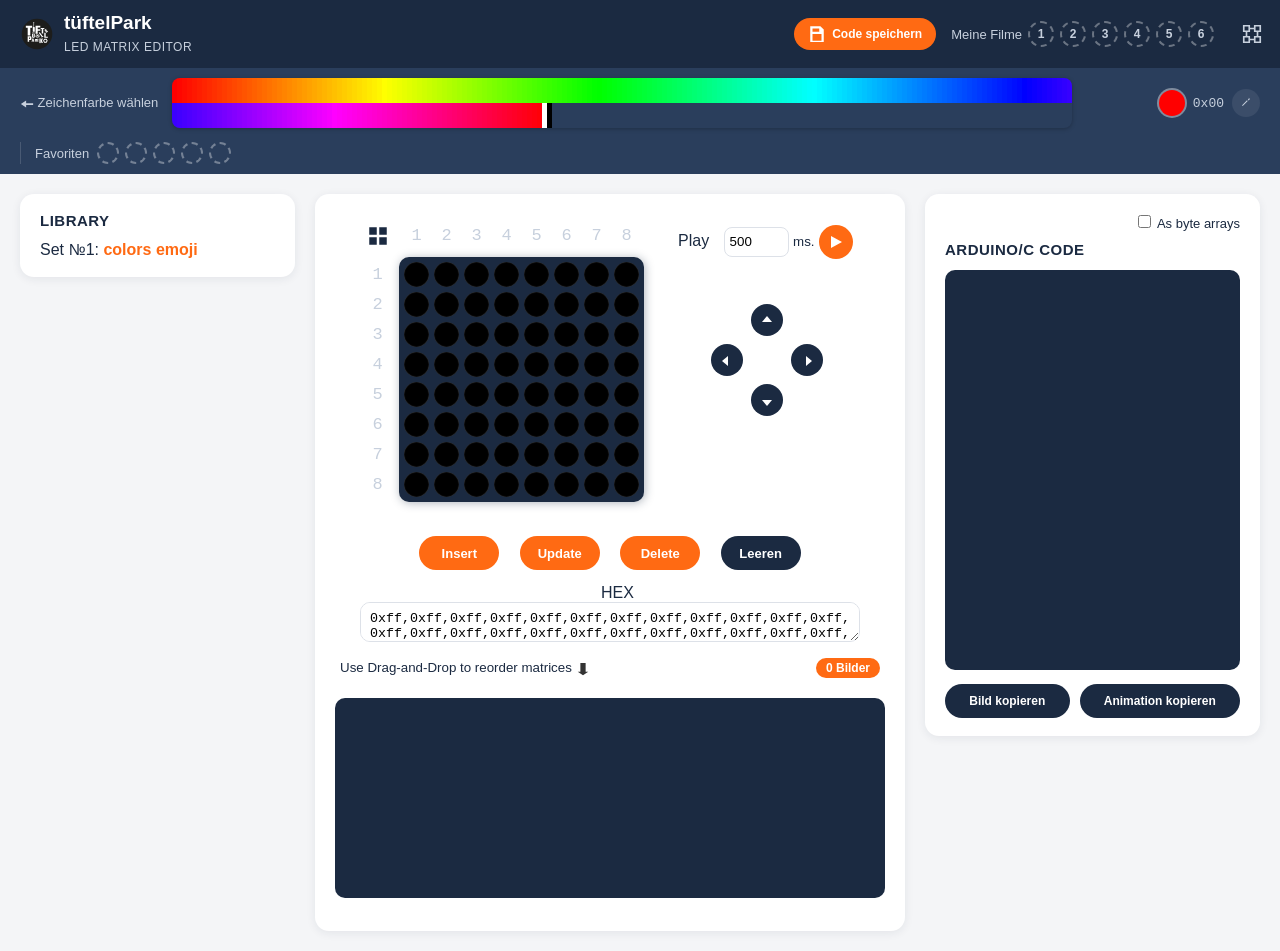
==== matrix_editor/index.html @ 98810b86 "Add files via upload" ====
<!DOCTYPE html>
<html lang="en">
<head>
    <meta charset="UTF-8">
    <title>LED Matrix Editor</title>
    <meta name="viewport" content="width=device-width, initial-scale=1">
    <meta name="keywords" content="LED matrix, 8x8, matrix editor, matrix animation">
    <meta name="description" content="Online matrix editor: create images for LED matrix">
    <meta name="author" content="Xantorohara">

    <style>
        @media only screen and (min-height: 900px) {
            #frames { height: 400px; }
        }
    </style>
    <link rel="icon" type="image/svg+xml" href="tp-logo.svg">
    <link rel="stylesheet" href="styles.css?1">
</head>

<body class="red-leds plain-theme">

<nav class="navbar">
    <span class="navbar-brand">
        <img src="tp-logo.svg" alt="tüftelPark" class="logo-mark">
        <span>tüftelPark<br><span class="brand-sub">LED Matrix Editor</span></span>
    </span>

    <span class="navbar-spacer"></span>

    <button id="save-code-button" type="button" title="Aktuellen Code als Datei speichern">
        <svg class="icon" viewBox="0 0 16 16" style="width:18px;height:18px;"><path d="M2 1h9l3 3v11H2V1zm2 2v3h6V3H4zm0 5v6h8V8H4z"/></svg>
        Code speichern
    </button>

    <div id="movie-slots" style="display:flex; align-items:center; gap:6px;" title="Leeren Platz anklicken = aktuelle Animation speichern. Belegten Platz anklicken = Film laden. Rechtsklick = Platz löschen.">
        <span class="navbar-text" style="white-space:nowrap;">Meine Filme</span>
        <span id="movie-slot-1" class="movie-slot" data-slot="0">1</span>
        <span id="movie-slot-2" class="movie-slot" data-slot="1">2</span>
        <span id="movie-slot-3" class="movie-slot" data-slot="2">3</span>
        <span id="movie-slot-4" class="movie-slot" data-slot="3">4</span>
        <span id="movie-slot-5" class="movie-slot" data-slot="4">5</span>
        <span id="movie-slot-6" class="movie-slot" data-slot="5">6</span>
        <button id="circuit-theme" title="Switch matrix theme" style="border:none;background:none;">
            <svg class="icon" viewBox="0 0 16 16" style="width:22px;height:22px;"><path d="M2 2h4v4H2V2zm8 0h4v4h-4V2zM2 10h4v4H2v-4zm8 0h4v4h-4v-4zM6 4h4M4 6v4M12 6v4M6 12h4" stroke="currentColor" fill="none" stroke-width="1.2"/></svg>
        </button>
    </div>
</nav>

<div class="navbar-colorbar">
    <span class="navbar-text" style="white-space:nowrap;">
        <svg class="navbar-icon" viewBox="0 0 16 16"><path d="M1 8l6-4v3h8v2H7v3z"/></svg>
        Zeichenfarbe wählen
    </span>
    <p id="color-container"></p>
    <span id="color-preview">
        <h1 id="color-show" class="color-0"></h1>
        <span id="color-word">0x00</span>
        <button id="pipette-button" type="button" title="Pipette: Farbe von der Zeichenfläche übernehmen">
            <svg class="icon" viewBox="0 0 16 16"><path d="M11 1a2 2 0 012 2l-1.5 1.5-1-1L12 2l-1-1zM9.3 4.2l1 1L4 11.5 2.7 12l.5-1.3 6.1-6.5z"/></svg>
        </button>
    </span>
    <span id="favorites-block" title="Leeren Punkt anklicken = aktuelle Farbe speichern. Gefüllten Punkt anklicken = Farbe auswählen. Rechtsklick = Favorit leeren.">
        <span class="navbar-text" style="white-space:nowrap;">Favoriten</span>
        <span id="favorites"></span>
    </span>
</div>

<div class="container-fluid">
    <div class="main-row">

        <div class="col-library">
            <h3>Library</h3>
            <ul id="sets">
                <li>Set №1:
                    <a href="#0x000102030405060708090a0b0c0d0e0f101112131415161718191a1b1c1d1e1f202122232425262728292a2b2c2d2e2f303132333435363738393a3b3c3d3e3f|404142434445464748494a4b4c4d4e4f505152535455565758595a5b5c5d5e5f606162636465666768696a6b6c6d6e6f707172737475767778797a7b7c7d7e7f|808182838485868788898a8b8c8d8e8f909192939495969798999a9b9c9d9e9fa0a1a2a3a4a5a6a7a8a9aaabacadaeafb0b1b2b3b4b5b6b7b8b9babbbcbdbebf|c0c1c2c3c4c5c6c7c8c9cacbcccdcecfd0d1d2d3d4d5d6d7d8d9dadbdcdddedfe0e1e2e3e4e5e6e7e8e9eaebecedeeeff0f1f2f3f4f5f6f7f8f9fafbfcfdfeff">
                        colors
                    </a>
                    <a href="#181818181818181818fefe1818fefe1818ffff1818ffff1818ffff1818ffff18181818181818181818ff18181818ff181818ffffffff18181818181818181818|181818181818181818ffff1818ffff1818fefe1818fefe1818fefe1818fefe18181818181818181818181818181818181818ffffffff18181818181818181818|181818181818181818ffff1818ffff18fffefefffffefeff18ffff1818ffff181818181818181818181818181818ff181818ffffffff18181818181818181818">
                        emoji
                    </a>
                </li>
            </ul>
        </div>

        <div id="circuit" class="col-matrix">
            <table style="display:inline-block;">
                <tr>
                    <td>
                        <table id="matrix">
                            <tr>
                                <td id="matrix-toggle" title="Select/Clear all elements" style="cursor:pointer;">
                                    <svg class="icon" viewBox="0 0 16 16" style="width:20px;height:20px;"><rect x="1" y="1" width="6" height="6"/><rect x="9" y="1" width="6" height="6"/><rect x="1" y="9" width="6" height="6"/><rect x="9" y="9" width="6" height="6"/></svg>
                                </td>
                                <td>
                                    <div id="cols-container"></div>
                                </td>
                                <td style="width: 15px;"></td>
                            </tr>
                            <tr>
                                <td id="rows-container"></td>
                                <td id="leds-container"></td>
                                <td></td>
                            </tr>
                            <tr>
                                <td></td>
                                <td></td>
                                <td style="height: 15px;"></td>
                            </tr>
                        </table>
                    </td>
                    <td style="vertical-align: top;">
                        <div id="player">
                            <label for="play-delay-input" style="padding-right: 10px;">Play</label>
                            <input id="play-delay-input" type="number" min="100" value="500">
                            <small id="ms"> ms.</small>
                            <button id="play-button">
                                <svg id="play-button-play" class="icon" viewBox="0 0 16 16"><path d="M3 2l11 6-11 6V2z"/></svg>
                                <svg id="play-button-stop" class="icon" viewBox="0 0 16 16" style="display:none"><rect x="3" y="3" width="10" height="10"/></svg>
                            </button>
                        </div>
                        <div style="height: 25px;"></div>
                        <div id="shift-buttons-container">
                            <button id="shift-up-button" style="top:10px; left:50px;" title="Shift matrix up">
                                <svg class="icon" viewBox="0 0 16 16"><path d="M8 3l5 6H3z"/></svg>
                            </button>
                            <button id="shift-right-button" style="top:50px; left:90px;" title="Shift matrix right">
                                <svg class="icon" viewBox="0 0 16 16"><path d="M13 8l-6 5V3z"/></svg>
                            </button>
                            <button id="shift-down-button" style="top:90px; left:50px;" title="Shift matrix down">
                                <svg class="icon" viewBox="0 0 16 16"><path d="M8 13L3 7h10z"/></svg>
                            </button>
                            <button id="shift-left-button" style="top:50px; left:10px;" title="Shift matrix left">
                                <svg class="icon" viewBox="0 0 16 16"><path d="M3 8l6-5v10z"/></svg>
                            </button>
                        </div>
                        <div style="height: 25px;"></div>
                    </td>
                </tr>

                <tr>
                    <td colspan="2">
                        <div id="edit-buttons-container">
                            <button id="insert-button" title="Insert matrix into the animation">Insert</button>
                            <button id="update-button" title="Update matrix in the animation">Update</button>
                            <button id="delete-button" title="Delete matrix from the animation">Delete</button>
                            <button id="clear-button" title="Zeichenfläche leeren">Leeren</button>
                        </div>
                    </td>
                </tr>
                <tr>
                    <td colspan="2" id="hex-input-row">
                        <label for="hex-input" style="padding: 0 10px 0 25px;">HEX</label>
                        <textarea id="hex-input" spellcheck="false"></textarea>
                    </td>
                </tr>
            </table>

            <div style="padding: 5px; display:flex; align-items:center; justify-content:space-between; flex-wrap:wrap; gap:8px;">
                <small>
                    Use Drag-and-Drop to reorder matrices
                    <svg class="navbar-icon" viewBox="0 0 16 16" style="fill:#333;"><path d="M8 15l-6-4h3V1h6v10h3z"/></svg>
                </small>
                <span id="frame-count">0 Bilder</span>
            </div>

            <div id="frames"></div>
        </div>

        <div class="col-output">
            <div class="checkbox-row">
                <label><input type="checkbox" id="images-as-byte-arrays"> As byte arrays</label>
            </div>
            <h3>Arduino/C code</h3>
            <textarea id="output" spellcheck="false"></textarea>
            <div id="copy-buttons-container">
                <button id="copy-image-button" type="button" title="Nur die Werte des aktuellen Bildes kopieren, ohne Klammern">Bild kopieren</button>
                <button id="copy-animation-button" type="button" title="Werte aller Frames kopieren, ohne Klammern">Animation kopieren</button>
            </div>
        </div>

    </div>
</div>

<script src="scripts.js?1"></script>
</body>
</html>
---- matrix_editor/styles.css ----
/* LED Matrix Editor — im tüftelPark-Look, ohne externe Frameworks/Fonts */

:root {
    --tp-orange: #FF6A13;
    --tp-orange-dark: #E85A00;
    --tp-navy: #1B2A41;
    --tp-navy-light: #2A3E5C;
    --tp-bg: #F4F5F7;
    --tp-card: #FFFFFF;
    --tp-text: #1B2A41;
    --tp-radius: 14px;
}

* { box-sizing: border-box; }

body {
    margin: 0;
    background: var(--tp-bg);
    color: var(--tp-text);
    font-family: 'Segoe UI', 'Trebuchet MS', Verdana, Arial, sans-serif;
    user-select: none;
    -webkit-user-select: none;
}

a { color: var(--tp-orange); text-decoration: none; font-weight: 600; }
a:hover { text-decoration: underline; }

h3 {
    color: var(--tp-navy);
    font-weight: 800;
    text-transform: uppercase;
    letter-spacing: .5px;
    font-size: 15px;
    margin: 0 0 12px;
}

button {
    font-family: inherit;
    cursor: pointer;
}

/* ---------- Navigation ---------- */

.navbar {
    background: var(--tp-navy);
    color: #c7d0dd;
    padding: 12px 20px;
    display: flex;
    flex-wrap: wrap;
    align-items: center;
    gap: 15px;
}

.navbar-brand {
    display: flex;
    align-items: center;
    gap: 10px;
    color: #fff;
    font-size: 19px;
    font-weight: 800;
}

.navbar-brand .logo-mark {
    display: inline-block;
    width: 34px;
    height: 34px;
    border-radius: 50%;
    flex-shrink: 0;
}

.navbar-brand .brand-sub {
    font-weight: 400;
    font-size: 12px;
    color: #c7d0dd;
    text-transform: uppercase;
    letter-spacing: .5px;
}

.navbar-nav {
    list-style: none;
    display: flex;
    gap: 18px;
    margin: 0;
    padding: 0;
}

.navbar-nav a {
    color: #c7d0dd;
    font-weight: 600;
    font-size: 14px;
}

.navbar-nav a:hover {
    color: var(--tp-orange);
    text-decoration: none;
}

.navbar-text {
    color: #c7d0dd;
    font-size: 13px;
    margin: 0;
}

.navbar-spacer {
    flex: 1 1 auto;
}

.navbar-icon {
    display: inline-block;
    vertical-align: middle;
    width: 14px;
    height: 14px;
    fill: currentColor;
}

#save-code-button {
    display: inline-flex;
    align-items: center;
    gap: 6px;
    border: none;
    border-radius: 999px;
    background: var(--tp-orange);
    color: #fff;
    font-weight: 700;
    font-size: 12px;
    padding: 7px 14px;
    white-space: nowrap;
    transition: background .15s ease, transform .1s ease;
}

#save-code-button:hover {
    background: var(--tp-orange-dark);
    transform: translateY(-1px);
}

.navbar-colorbar {
    background: var(--tp-navy-light);
    padding: 10px 20px;
    display: flex;
    flex-wrap: wrap;
    align-items: center;
    gap: 14px;
}

.navbar-colorbar #color-container {
    margin: 0;
    flex: 1 1 auto;
    min-width: 200px;
}

#color-preview {
    display: flex;
    align-items: center;
    gap: 8px;
    flex-shrink: 0;
}

#color-show {
    width: 26px;
    height: 26px;
    margin: 0;
    border-radius: 50%;
    box-shadow: 0 0 0 2px rgba(255,255,255,.4);
}

#color-word {
    color: #c7d0dd;
    font-family: "Bitstream Vera Sans Mono", Monaco, "Courier New", Courier, monospace;
    font-size: 13px;
}

#pipette-button {
    display: inline-flex;
    align-items: center;
    justify-content: center;
    width: 28px;
    height: 28px;
    border: 2px solid transparent;
    border-radius: 50%;
    background: rgba(255,255,255,.08);
    color: #c7d0dd;
}

#pipette-button:hover {
    color: #fff;
    background: rgba(255,255,255,.18);
}

#pipette-button.active {
    color: #fff;
    background: var(--tp-orange);
    border-color: #fff;
}

#leds-matrix.pipette-mode .item {
    cursor: crosshair;
}

#favorites-block {
    display: flex;
    align-items: center;
    gap: 8px;
    flex-shrink: 0;
    padding-left: 14px;
    border-left: 1px solid rgba(255,255,255,.15);
}

#favorites {
    display: flex;
    gap: 6px;
}

.favorite-slot {
    display: inline-block;
    width: 22px;
    height: 22px;
    border-radius: 50%;
    cursor: pointer;
    border: 2px dashed rgba(255,255,255,.35);
    background: transparent;
}

.favorite-slot.filled {
    border-style: solid;
    border-color: rgba(255,255,255,.5);
}

.favorite-slot:hover {
    border-color: var(--tp-orange);
}

/* ---------- Layout ---------- */

.container-fluid {
    padding: 20px;
    max-width: 1400px;
    margin: 0 auto;
}

.main-row {
    display: flex;
    flex-wrap: wrap;
    gap: 20px;
    align-items: flex-start;
}

.col-library,
.col-matrix,
.col-output {
    background: var(--tp-card);
    border-radius: var(--tp-radius);
    padding: 18px 20px;
    box-shadow: 0 2px 10px rgba(27, 42, 65, 0.08);
}

.col-library {
    flex: 1 1 220px;
    min-width: 200px;
}

.col-matrix {
    flex: 2 1 480px;
    min-width: 320px;
    text-align: center;
}

.col-output {
    flex: 1 1 280px;
    min-width: 260px;
}

#sets {
    list-style: none;
    padding: 0;
    margin: 0;
}

.checkbox-row {
    text-align: right;
    margin-bottom: 10px;
    font-size: 13px;
}

/* ---------- Matrix / color tables ---------- */

#cols-list,
#rows-list,
#leds-matrix {
    font-family: "Bitstream Vera Sans Mono", Monaco, "Courier New", Courier, monospace;
    border-spacing: 5px;
    border-collapse: separate;
    margin: 0 auto;
}

#color-picker {
    display: flex;
    flex-wrap: wrap;
    justify-content: flex-start;
    width: 100%;
    max-width: 900px;
    margin: 0;
    border-radius: 8px;
    overflow: hidden;
    box-shadow: 0 1px 4px rgba(0,0,0, .25);
}

#color-picker .picker {
    width: 5px;
    min-width: 5px;
    height: 25px;
    cursor: pointer;
    flex: 0 0 auto;
}

#leds-matrix .item,
#cols-list .item,
#rows-list .item {
    width: 25px;
    min-width: 25px;
    max-width: 25px;
    height: 25px;
    min-height: 25px;
    max-height: 25px;
    cursor: pointer;
    font-size: 17px;
    text-align: center;
    color: #c7d0dd;
}

#leds-matrix .item {
    border-radius: 50%;
    box-shadow: inset 0 0 1px #666666;
}

#leds-matrix {
    background-color: var(--tp-navy);
    border-radius: 10px;
    box-shadow: 1px 1px 10px rgba(27, 42, 65, .35);
}

body.red-leds #matrix-toggle:hover,
body.red-leds #cols-list .item:hover,
body.red-leds #rows-list .item:hover,
body.red-leds #cols-list .item.hover,
body.red-leds #rows-list .item.hover {
    color: #ff3333;
    font-weight: bold;
}

body.yellow-leds #matrix-toggle:hover,
body.yellow-leds #cols-list .item:hover,
body.yellow-leds #rows-list .item:hover,
body.yellow-leds #cols-list .item.hover,
body.yellow-leds #rows-list .item.hover {
    color: #ffcc00;
    font-weight: bold;
}

body.green-leds #matrix-toggle:hover,
body.green-leds #cols-list .item:hover,
body.green-leds #rows-list .item:hover,
body.green-leds #cols-list .item.hover,
body.green-leds #rows-list .item.hover {
    color: #00cc00;
    font-weight: bold;
}

body.blue-leds #matrix-toggle:hover,
body.blue-leds #cols-list .item:hover,
body.blue-leds #rows-list .item:hover,
body.blue-leds #cols-list .item.hover,
body.blue-leds #rows-list .item.hover {
    color: #3366ff;
    font-weight: bold;
}

body.white-leds #matrix-toggle:hover,
body.white-leds #cols-list .item:hover,
body.white-leds #rows-list .item:hover,
body.white-leds #cols-list .item.hover,
body.white-leds #rows-list .item.hover {
    color: #ffffff;
    font-weight: bold;
}

body.black-leds #matrix-toggle:hover,
body.black-leds #cols-list .item:hover,
body.black-leds #rows-list .item:hover,
body.black-leds #cols-list .item.hover,
body.black-leds #rows-list .item.hover {
    color: var(--tp-orange);
    font-weight: bold;
}

/* ---------- Player / buttons ---------- */

#player {
    display: inline-block;
    padding: 10px;
}

#play-delay-input {
    height: 30px;
    width: 65px;
    padding: 5px;
    border: 1px solid #dde1e8;
    border-radius: 8px;
}

#hex-input {
    text-align: center;
    width: 100%;
    max-width: 500px;
    height: 40px;
    padding: 8px;
    border: 1px solid #dde1e8;
    border-radius: 10px;
    font-family: "Bitstream Vera Sans Mono", Monaco, "Courier New", Courier, monospace;
}

#hex-input-row {
    margin-top: 10px;
}

#edit-buttons-container {
    padding: 10px;
}

#shift-buttons-container {
    display: inline-block;
    position: relative;
    box-sizing: content-box;
    width: 130px;
    height: 130px;
}

button#insert-button,
button#update-button,
button#delete-button {
    width: 80px;
    height: 34px;
    margin: 0 8px;
    border: none;
    border-radius: 999px;
    background: var(--tp-orange);
    color: #fff;
    font-weight: 700;
    font-size: 13px;
    transition: background .15s ease, transform .1s ease;
}

button#clear-button {
    width: 80px;
    height: 34px;
    margin: 0 8px;
    border: none;
    border-radius: 999px;
    background: var(--tp-navy);
    color: #fff;
    font-weight: 700;
    font-size: 13px;
    transition: background .15s ease, transform .1s ease;
}

button#clear-button:hover {
    background: #0d1420;
    transform: translateY(-1px);
}

button#insert-button:hover,
button#update-button:hover,
button#delete-button:hover {
    background: var(--tp-orange-dark);
    transform: translateY(-1px);
}

button#insert-button:disabled,
button#update-button:disabled,
button#delete-button:disabled {
    background: #dde1e8;
    color: #9aa4b2;
    cursor: not-allowed;
    transform: none;
}

#shift-up-button,
#shift-right-button,
#shift-down-button,
#shift-left-button {
    position: absolute;
    height: 32px;
    width: 32px;
    font-size: 15px;
    box-sizing: border-box;
    border: none;
    border-radius: 50%;
    background: var(--tp-navy);
    color: #fff;
}

#shift-up-button:hover,
#shift-right-button:hover,
#shift-down-button:hover,
#shift-left-button:hover {
    background: var(--tp-orange);
}

#play-button {
    border: none;
    border-radius: 50%;
    width: 34px;
    height: 34px;
    background: var(--tp-orange);
    color: #fff;
    vertical-align: middle;
}

#play-button:hover {
    background: var(--tp-orange-dark);
}

.icon {
    width: 16px;
    height: 16px;
    fill: currentColor;
    vertical-align: middle;
}

#leds-matrix .item:hover {
    box-shadow: 0 0 0 2px var(--tp-orange);
}

.movie-slot {
    display: inline-flex;
    align-items: center;
    justify-content: center;
    width: 26px;
    height: 26px;
    border-radius: 50%;
    cursor: pointer;
    border: 2px dashed rgba(255,255,255,.35);
    color: #c7d0dd;
    font-weight: 700;
    font-size: 12px;
    user-select: none;
}

.movie-slot.filled {
    border-style: solid;
    border-color: var(--tp-orange);
    background: var(--tp-orange);
    color: #fff;
}

.movie-slot:hover {
    border-color: var(--tp-orange);
}

#circuit-theme {
    display: inline-block;
    width: 25px;
    height: 25px;
    cursor: pointer;
    color: #c7d0dd;
    margin-left: 15px;
    border: none;
    background: none;
}

#circuit-theme:hover {
    color: var(--tp-orange);
}

#frame-count {
    display: inline-block;
    background: var(--tp-orange);
    color: #fff;
    font-weight: 700;
    font-size: 12px;
    padding: 3px 10px;
    border-radius: 999px;
    white-space: nowrap;
}

#frames {
    padding: 8px;
    height: 200px;
    overflow-y: scroll;
    text-align: left;
    border-radius: 10px;
    background: var(--tp-navy);
    margin: 15px 0;
}

#frames .frame {
    margin: 3px;
    display: inline-block;
    background-color: var(--tp-navy-light);
    border-spacing: 2px;
    border-collapse: separate;
    border: solid transparent 3px;
    border-radius: 6px;
    cursor: grab;
}

#frames .frame.dragging {
    opacity: 0.4;
}

#frames .frame .item {
    width: 7px;
    height: 7px;
    border-radius: 50%;
    box-shadow: inset 0 0 1px #333333;
}

#frames .frame.selected {
    border-color: var(--tp-orange);
}

#output {
    font-family: "Bitstream Vera Sans Mono", Monaco, "Courier New", Courier, monospace;
    resize: none;
    padding: 10px;
    width: 100%;
    height: 400px;
    background: var(--tp-navy);
    color: #d7ecff;
    border: none;
    border-radius: 10px;
}

#copy-buttons-container {
    display: flex;
    gap: 10px;
    margin-top: 10px;
}

#copy-buttons-container button {
    flex: 1 1 auto;
    height: 34px;
    border: none;
    border-radius: 999px;
    background: var(--tp-navy);
    color: #fff;
    font-weight: 700;
    font-size: 12px;
    transition: background .15s ease, transform .1s ease;
}

#copy-buttons-container button:hover {
    background: var(--tp-orange);
    transform: translateY(-1px);
}

#copy-buttons-container button.copied {
    background: #2ea043;
}

/* ---------- Circuit theme ---------- */

.circuit-theme #circuit {
    background-image: url('img/circuit.jpg');
    background-size: cover;
    padding: 5px;
}

.circuit-theme #matrix {
    color: white;
    border: solid 1px var(--tp-navy-light);
    background-color: var(--tp-navy);
    box-shadow: 10px 10px 10px rgba(0,0,0,.3);
    margin: 10px;
    border-radius: 10px;
}

.circuit-theme #leds-container {
    border: solid 1px #808080;
}

.circuit-theme #player,
.circuit-theme #shift-buttons-container,
.circuit-theme #edit-buttons-container {
    background-color: var(--tp-navy);
    border: solid 1px var(--tp-navy-light);
    box-shadow: 10px 10px 10px rgba(0,0,0,.3);
    border-radius: 10px;
}

.circuit-theme #player label,
.circuit-theme #ms,
.circuit-theme #shift-buttons-container label,
.circuit-theme #edit-buttons-container label {
    color: white;
}

/* ---------- 256 LED colour classes ---------- */
/* ---------- 256 LED colour classes ---------- */
.color-0 {background: #ff0000}
.color-1 {background: #ff0600}
.color-2 {background: #ff0c00}
.color-3 {background: #ff1200}
.color-4 {background: #ff1800}
.color-5 {background: #ff1e00}
.color-6 {background: #ff2400}
.color-7 {background: #ff2a00}
.color-8 {background: #ff3000}
.color-9 {background: #ff3600}
.color-10 {background: #ff3c00}
.color-11 {background: #ff4200}
.color-12 {background: #ff4800}
.color-13 {background: #ff4e00}
.color-14 {background: #ff5400}
.color-15 {background: #ff5a00}
.color-16 {background: #ff6000}
.color-17 {background: #ff6600}
.color-18 {background: #ff6c00}
.color-19 {background: #ff7200}
.color-20 {background: #ff7800}
.color-21 {background: #ff7e00}
.color-22 {background: #ff8400}
.color-23 {background: #ff8a00}
.color-24 {background: #ff9000}
.color-25 {background: #ff9600}
.color-26 {background: #ff9c00}
.color-27 {background: #ffa200}
.color-28 {background: #ffa800}
.color-29 {background: #ffae00}
.color-30 {background: #ffb400}
.color-31 {background: #ffba00}
.color-32 {background: #ffc000}
.color-33 {background: #ffc600}
.color-34 {background: #ffcc00}
.color-35 {background: #ffd200}
.color-36 {background: #ffd800}
.color-37 {background: #ffde00}
.color-38 {background: #ffe400}
.color-39 {background: #ffea00}
.color-40 {background: #fff000}
.color-41 {background: #fff600}
.color-42 {background: #ffff00}
.color-43 {background: #f9ff00}
.color-44 {background: #f3ff00}
.color-45 {background: #edff00}
.color-46 {background: #e7ff00}
.color-47 {background: #e1ff00}
.color-48 {background: #dbff00}
.color-49 {background: #d5ff00}
.color-50 {background: #cfff00}
.color-51 {background: #c9ff00}
.color-52 {background: #c3ff00}
.color-53 {background: #bdff00}
.color-54 {background: #b7ff00}
.color-55 {background: #b1ff00}
.color-56 {background: #abff00}
.color-57 {background: #a5ff00}
.color-58 {background: #9fff00}
.color-59 {background: #99ff00}
.color-60 {background: #93ff00}
.color-61 {background: #8dff00}
.color-62 {background: #87ff00}
.color-63 {background: #81ff00}
.color-64 {background: #7bff00}
.color-65 {background: #75ff00}
.color-66 {background: #6fff00}
.color-67 {background: #69ff00}
.color-68 {background: #63ff00}
.color-69 {background: #5dff00}
.color-70 {background: #57ff00}
.color-71 {background: #51ff00}
.color-72 {background: #4bff00}
.color-73 {background: #45ff00}
.color-74 {background: #3fff00}
.color-75 {background: #39ff00}
.color-76 {background: #33ff00}
.color-77 {background: #2dff00}
.color-78 {background: #27ff00}
.color-79 {background: #21ff00}
.color-80 {background: #1bff00}
.color-81 {background: #15ff00}
.color-82 {background: #0fff00}
.color-83 {background: #09ff00}
.color-84 {background: #03ff00}
.color-85 {background: #00ff00}
.color-86 {background: #00ff06}
.color-87 {background: #00ff0c}
.color-88 {background: #00ff12}
.color-89 {background: #00ff18}
.color-90 {background: #00ff1e}
.color-91 {background: #00ff24}
.color-92 {background: #00ff2a}
.color-93 {background: #00ff30}
.color-94 {background: #00ff36}
.color-95 {background: #00ff3c}
.color-96 {background: #00ff42}
.color-97 {background: #00ff48}
.color-98 {background: #00ff4e}
.color-99 {background: #00ff54}
.color-100 {background: #00ff5a}
.color-101 {background: #00ff60}
.color-102 {background: #00ff66}
.color-103 {background: #00ff6c}
.color-104 {background: #00ff72}
.color-105 {background: #00ff78}
.color-106 {background: #00ff7e}
.color-107 {background: #00ff84}
.color-108 {background: #00ff8a}
.color-109 {background: #00ff90}
.color-110 {background: #00ff96}
.color-111 {background: #00ff9c}
.color-112 {background: #00ffa2}
.color-113 {background: #00ffa8}
.color-114 {background: #00ffae}
.color-115 {background: #00ffb4}
.color-116 {background: #00ffba}
.color-117 {background: #00ffc0}
.color-118 {background: #00ffc6}
.color-119 {background: #00ffcc}
.color-120 {background: #00ffd2}
.color-121 {background: #00ffd8}
.color-122 {background: #00ffde}
.color-123 {background: #00ffe4}
.color-124 {background: #00ffea}
.color-125 {background: #00fff0}
.color-126 {background: #00fff6}
.color-127 {background: #00fffc}
.color-128 {background: #00ffff}
.color-129 {background: #00f9ff}
.color-130 {background: #00f3ff}
.color-131 {background: #00edff}
.color-132 {background: #00e7ff}
.color-133 {background: #00e1ff}
.color-134 {background: #00dbff}
.color-135 {background: #00d5ff}
.color-136 {background: #00cfff}
.color-137 {background: #00c9ff}
.color-138 {background: #00c3ff}
.color-139 {background: #00bdff}
.color-140 {background: #00b7ff}
.color-141 {background: #00b1ff}
.color-142 {background: #00abff}
.color-143 {background: #00a5ff}
.color-144 {background: #009fff}
.color-145 {background: #0099ff}
.color-146 {background: #0093ff}
.color-147 {background: #008dff}
.color-148 {background: #0087ff}
.color-149 {background: #0081ff}
.color-150 {background: #007bff}
.color-151 {background: #0075ff}
.color-152 {background: #006fff}
.color-153 {background: #0069ff}
.color-154 {background: #0063ff}
.color-155 {background: #005dff}
.color-156 {background: #0057ff}
.color-157 {background: #0051ff}
.color-158 {background: #004bff}
.color-159 {background: #0045ff}
.color-160 {background: #003fff}
.color-161 {background: #0039ff}
.color-162 {background: #0033ff}
.color-163 {background: #002dff}
.color-164 {background: #0027ff}
.color-165 {background: #0021ff}
.color-166 {background: #001bff}
.color-167 {background: #0015ff}
.color-168 {background: #000fff}
.color-169 {background: #0009ff}
.color-170 {background: #0000ff}
.color-171 {background: #0600ff}
.color-172 {background: #0c00ff}
.color-173 {background: #1200ff}
.color-174 {background: #1800ff}
.color-175 {background: #1e00ff}
.color-176 {background: #2400ff}
.color-177 {background: #2a00ff}
.color-178 {background: #3000ff}
.color-179 {background: #3600ff}
.color-180 {background: #3c00ff}
.color-181 {background: #4200ff}
.color-182 {background: #4800ff}
.color-183 {background: #4e00ff}
.color-184 {background: #5400ff}
.color-185 {background: #5a00ff}
.color-186 {background: #6000ff}
.color-187 {background: #6600ff}
.color-188 {background: #6c00ff}
.color-189 {background: #7200ff}
.color-190 {background: #7800ff}
.color-191 {background: #7e00ff}
.color-192 {background: #8400ff}
.color-193 {background: #8a00ff}
.color-194 {background: #9000ff}
.color-195 {background: #9600ff}
.color-196 {background: #9c00ff}
.color-197 {background: #a200ff}
.color-198 {background: #a800ff}
.color-199 {background: #ae00ff}
.color-200 {background: #b400ff}
.color-201 {background: #ba00ff}
.color-202 {background: #c000ff}
.color-203 {background: #c600ff}
.color-204 {background: #cc00ff}
.color-205 {background: #d200ff}
.color-206 {background: #d800ff}
.color-207 {background: #de00ff}
.color-208 {background: #e400ff}
.color-209 {background: #ea00ff}
.color-210 {background: #f000ff}
.color-211 {background: #f600ff}
.color-212 {background: #ff00ff}
.color-213 {background: #ff00f9}
.color-214 {background: #ff00f3}
.color-215 {background: #ff00ed}
.color-216 {background: #ff00e7}
.color-217 {background: #ff00e1}
.color-218 {background: #ff00db}
.color-219 {background: #ff00d5}
.color-220 {background: #ff00cf}
.color-221 {background: #ff00c9}
.color-222 {background: #ff00c3}
.color-223 {background: #ff00bd}
.color-224 {background: #ff00b7}
.color-225 {background: #ff00b1}
.color-226 {background: #ff00ab}
.color-227 {background: #ff00a5}
.color-228 {background: #ff009f}
.color-229 {background: #ff0099}
.color-230 {background: #ff0093}
.color-231 {background: #ff008d}
.color-232 {background: #ff0087}
.color-233 {background: #ff0081}
.color-234 {background: #ff007b}
.color-235 {background: #ff0075}
.color-236 {background: #ff006f}
.color-237 {background: #ff0069}
.color-238 {background: #ff0063}
.color-239 {background: #ff005d}
.color-240 {background: #ff0057}
.color-241 {background: #ff0051}
.color-242 {background: #ff004b}
.color-243 {background: #ff0045}
.color-244 {background: #ff003f}
.color-245 {background: #ff0039}
.color-246 {background: #ff0033}
.color-247 {background: #ff002d}
.color-248 {background: #ff0027}
.color-249 {background: #ff0021}
.color-250 {background: #ff001b}
.color-251 {background: #ff0015}
.color-252 {background: #ff000f}
.color-253 {background: #ff0009}
.color-254 {background: #ffffff}
.color-255 {background: #000000}
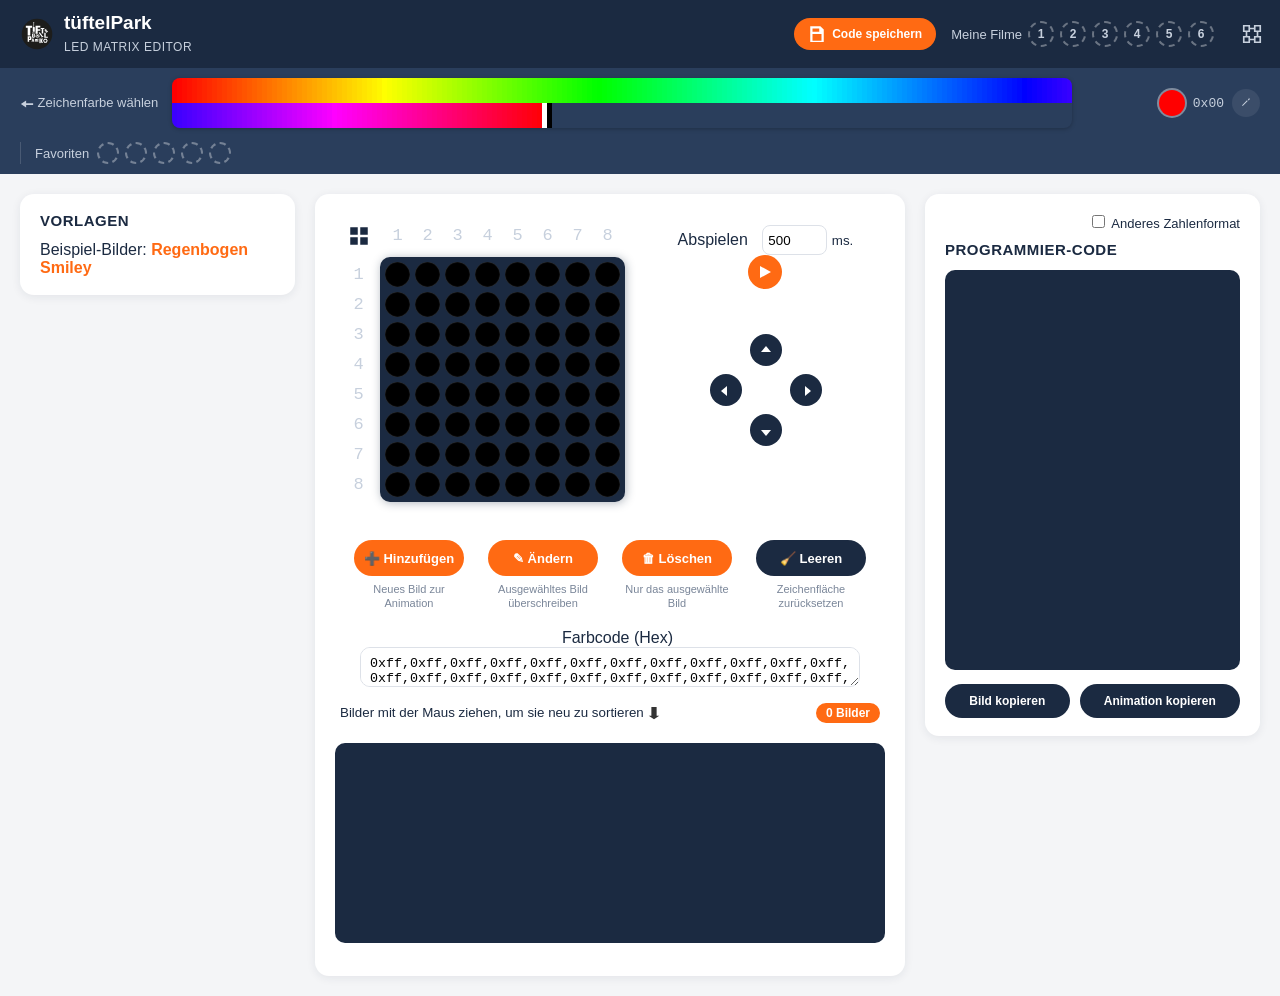
==== commit 4a228875: "Add files via upload" ====
--- a/matrix_editor/index.html
+++ b/matrix_editor/index.html
@@ -1,5 +1,5 @@
 <!DOCTYPE html>
-<html lang="en">
+<html lang="de">
 <head>
     <meta charset="UTF-8">
     <title>LED Matrix Editor</title>
@@ -40,7 +40,7 @@
         <span id="movie-slot-4" class="movie-slot" data-slot="3">4</span>
         <span id="movie-slot-5" class="movie-slot" data-slot="4">5</span>
         <span id="movie-slot-6" class="movie-slot" data-slot="5">6</span>
-        <button id="circuit-theme" title="Switch matrix theme" style="border:none;background:none;">
+        <button id="circuit-theme" title="Anderes Aussehen der Matrix" style="border:none;background:none;">
             <svg class="icon" viewBox="0 0 16 16" style="width:22px;height:22px;"><path d="M2 2h4v4H2V2zm8 0h4v4h-4V2zM2 10h4v4H2v-4zm8 0h4v4h-4v-4zM6 4h4M4 6v4M12 6v4M6 12h4" stroke="currentColor" fill="none" stroke-width="1.2"/></svg>
         </button>
     </div>
@@ -69,14 +69,14 @@
     <div class="main-row">
 
         <div class="col-library">
-            <h3>Library</h3>
+            <h3>Vorlagen</h3>
             <ul id="sets">
-                <li>Set №1:
+                <li>Beispiel-Bilder:
                     <a href="#0x000102030405060708090a0b0c0d0e0f101112131415161718191a1b1c1d1e1f202122232425262728292a2b2c2d2e2f303132333435363738393a3b3c3d3e3f|404142434445464748494a4b4c4d4e4f505152535455565758595a5b5c5d5e5f606162636465666768696a6b6c6d6e6f707172737475767778797a7b7c7d7e7f|808182838485868788898a8b8c8d8e8f909192939495969798999a9b9c9d9e9fa0a1a2a3a4a5a6a7a8a9aaabacadaeafb0b1b2b3b4b5b6b7b8b9babbbcbdbebf|c0c1c2c3c4c5c6c7c8c9cacbcccdcecfd0d1d2d3d4d5d6d7d8d9dadbdcdddedfe0e1e2e3e4e5e6e7e8e9eaebecedeeeff0f1f2f3f4f5f6f7f8f9fafbfcfdfeff">
-                        colors
+                        Regenbogen
                     </a>
                     <a href="#181818181818181818fefe1818fefe1818ffff1818ffff1818ffff1818ffff18181818181818181818ff18181818ff181818ffffffff18181818181818181818|181818181818181818ffff1818ffff1818fefe1818fefe1818fefe1818fefe18181818181818181818181818181818181818ffffffff18181818181818181818|181818181818181818ffff1818ffff18fffefefffffefeff18ffff1818ffff181818181818181818181818181818ff181818ffffffff18181818181818181818">
-                        emoji
+                        Smiley
                     </a>
                 </li>
             </ul>
@@ -88,7 +88,7 @@
                     <td>
                         <table id="matrix">
                             <tr>
-                                <td id="matrix-toggle" title="Select/Clear all elements" style="cursor:pointer;">
+                                <td id="matrix-toggle" title="Alles an- oder ausschalten" style="cursor:pointer;">
                                     <svg class="icon" viewBox="0 0 16 16" style="width:20px;height:20px;"><rect x="1" y="1" width="6" height="6"/><rect x="9" y="1" width="6" height="6"/><rect x="1" y="9" width="6" height="6"/><rect x="9" y="9" width="6" height="6"/></svg>
                                 </td>
                                 <td>
@@ -110,26 +110,26 @@
                     </td>
                     <td style="vertical-align: top;">
                         <div id="player">
-                            <label for="play-delay-input" style="padding-right: 10px;">Play</label>
+                            <label for="play-delay-input" style="padding-right: 10px;">Abspielen</label>
                             <input id="play-delay-input" type="number" min="100" value="500">
-                            <small id="ms"> ms.</small>
-                            <button id="play-button">
+                            <small id="ms" title="Millisekunden pro Bild"> ms.</small>
+                            <button id="play-button" title="Animation abspielen/anhalten">
                                 <svg id="play-button-play" class="icon" viewBox="0 0 16 16"><path d="M3 2l11 6-11 6V2z"/></svg>
                                 <svg id="play-button-stop" class="icon" viewBox="0 0 16 16" style="display:none"><rect x="3" y="3" width="10" height="10"/></svg>
                             </button>
                         </div>
                         <div style="height: 25px;"></div>
                         <div id="shift-buttons-container">
-                            <button id="shift-up-button" style="top:10px; left:50px;" title="Shift matrix up">
+                            <button id="shift-up-button" style="top:10px; left:50px;" title="Bild nach oben schieben">
                                 <svg class="icon" viewBox="0 0 16 16"><path d="M8 3l5 6H3z"/></svg>
                             </button>
-                            <button id="shift-right-button" style="top:50px; left:90px;" title="Shift matrix right">
+                            <button id="shift-right-button" style="top:50px; left:90px;" title="Bild nach rechts schieben">
                                 <svg class="icon" viewBox="0 0 16 16"><path d="M13 8l-6 5V3z"/></svg>
                             </button>
-                            <button id="shift-down-button" style="top:90px; left:50px;" title="Shift matrix down">
+                            <button id="shift-down-button" style="top:90px; left:50px;" title="Bild nach unten schieben">
                                 <svg class="icon" viewBox="0 0 16 16"><path d="M8 13L3 7h10z"/></svg>
                             </button>
-                            <button id="shift-left-button" style="top:50px; left:10px;" title="Shift matrix left">
+                            <button id="shift-left-button" style="top:50px; left:10px;" title="Bild nach links schieben">
                                 <svg class="icon" viewBox="0 0 16 16"><path d="M3 8l6-5v10z"/></svg>
                             </button>
                         </div>
@@ -140,16 +140,28 @@
                 <tr>
                     <td colspan="2">
                         <div id="edit-buttons-container">
-                            <button id="insert-button" title="Insert matrix into the animation">Insert</button>
-                            <button id="update-button" title="Update matrix in the animation">Update</button>
-                            <button id="delete-button" title="Delete matrix from the animation">Delete</button>
-                            <button id="clear-button" title="Zeichenfläche leeren">Leeren</button>
+                            <div class="edit-btn">
+                                <button id="insert-button" title="Neues Bild zur Animation hinzufügen">➕ Hinzufügen</button>
+                                <small>Neues Bild zur Animation</small>
+                            </div>
+                            <div class="edit-btn">
+                                <button id="update-button" title="Ausgewähltes Bild mit der Zeichnung überschreiben">✎ Ändern</button>
+                                <small>Ausgewähltes Bild überschreiben</small>
+                            </div>
+                            <div class="edit-btn">
+                                <button id="delete-button" title="Ausgewähltes Bild aus der Animation entfernen">🗑 Löschen</button>
+                                <small>Nur das ausgewählte Bild</small>
+                            </div>
+                            <div class="edit-btn">
+                                <button id="clear-button" title="Zeichenfläche leeren">🧹 Leeren</button>
+                                <small>Zeichenfläche zurücksetzen</small>
+                            </div>
                         </div>
                     </td>
                 </tr>
                 <tr>
                     <td colspan="2" id="hex-input-row">
-                        <label for="hex-input" style="padding: 0 10px 0 25px;">HEX</label>
+                        <label for="hex-input" style="padding: 0 10px 0 25px;">Farbcode (Hex)</label>
                         <textarea id="hex-input" spellcheck="false"></textarea>
                     </td>
                 </tr>
@@ -157,7 +169,7 @@
 
             <div style="padding: 5px; display:flex; align-items:center; justify-content:space-between; flex-wrap:wrap; gap:8px;">
                 <small>
-                    Use Drag-and-Drop to reorder matrices
+                    Bilder mit der Maus ziehen, um sie neu zu sortieren
                     <svg class="navbar-icon" viewBox="0 0 16 16" style="fill:#333;"><path d="M8 15l-6-4h3V1h6v10h3z"/></svg>
                 </small>
                 <span id="frame-count">0 Bilder</span>
@@ -168,9 +180,9 @@
 
         <div class="col-output">
             <div class="checkbox-row">
-                <label><input type="checkbox" id="images-as-byte-arrays"> As byte arrays</label>
+                <label><input type="checkbox" id="images-as-byte-arrays"> Anderes Zahlenformat</label>
             </div>
-            <h3>Arduino/C code</h3>
+            <h3>Programmier-Code</h3>
             <textarea id="output" spellcheck="false"></textarea>
             <div id="copy-buttons-container">
                 <button id="copy-image-button" type="button" title="Nur die Werte des aktuellen Bildes kopieren, ohne Klammern">Bild kopieren</button>
--- a/matrix_editor/styles.css
+++ b/matrix_editor/styles.css
@@ -423,7 +423,27 @@
 }
 
 #edit-buttons-container {
-    padding: 10px;
+    padding: 14px 10px;
+    display: flex;
+    justify-content: center;
+    align-items: flex-start;
+    gap: 24px;
+    flex-wrap: wrap;
+}
+
+.edit-btn {
+    display: flex;
+    flex-direction: column;
+    align-items: center;
+    gap: 6px;
+    width: 110px;
+}
+
+.edit-btn small {
+    color: #7a8699;
+    font-size: 11px;
+    text-align: center;
+    line-height: 1.3;
 }
 
 #shift-buttons-container {
@@ -437,9 +457,8 @@
 button#insert-button,
 button#update-button,
 button#delete-button {
-    width: 80px;
-    height: 34px;
-    margin: 0 8px;
+    width: 100%;
+    height: 36px;
     border: none;
     border-radius: 999px;
     background: var(--tp-orange);
@@ -450,9 +469,8 @@
 }
 
 button#clear-button {
-    width: 80px;
-    height: 34px;
-    margin: 0 8px;
+    width: 100%;
+    height: 36px;
     border: none;
     border-radius: 999px;
     background: var(--tp-navy);
